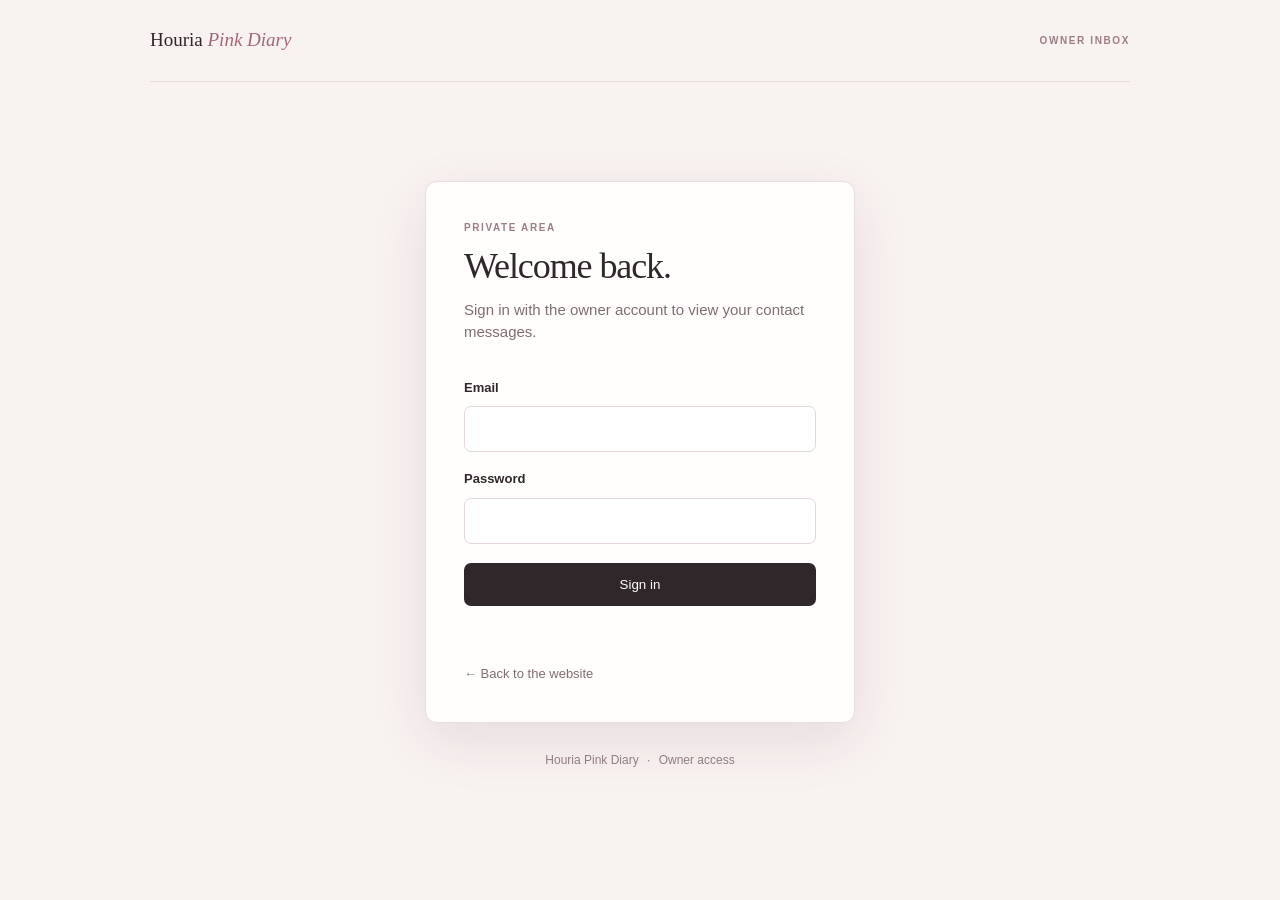
==== admin/index.html @ 2e1d72a3 "Add Supabase contact form and owner admin dashboard" ====
<!doctype html>
<html lang="en">
<head>
  <meta charset="UTF-8">
  <meta name="viewport" content="width=device-width, initial-scale=1.0">
  <meta name="robots" content="noindex, nofollow">
  <meta name="theme-color" content="#30272b">
  <title>Owner inbox | Houria Pink Diary</title>
  <link rel="stylesheet" href="admin.css">
  <script type="module" src="admin.js"></script>
</head>
<body>
  <main class="shell">
    <header class="topbar">
      <a class="wordmark" href="../">Houria <span>Pink Diary</span></a>
      <span class="private-label">OWNER INBOX</span>
    </header>

    <section class="panel login-panel" id="login-view" aria-labelledby="login-title">
      <p class="eyebrow">PRIVATE AREA</p>
      <h1 id="login-title">Welcome back.</h1>
      <p class="intro">Sign in with the owner account to view your contact messages.</p>
      <form id="login-form">
        <label for="login-email">Email</label>
        <input id="login-email" name="email" type="email" autocomplete="username" required>
        <label for="login-password">Password</label>
        <input id="login-password" name="password" type="password" autocomplete="current-password" required>
        <button class="primary-button" type="submit">Sign in</button>
      </form>
      <p class="feedback" id="login-status" role="status" aria-live="polite"></p>
      <a class="back-link" href="../">← Back to the website</a>
    </section>

    <section class="inbox" id="dashboard-view" hidden aria-labelledby="inbox-title">
      <div class="inbox-heading">
        <div>
          <p class="eyebrow">YOUR MESSAGES</p>
          <h1 id="inbox-title">Contact inbox</h1>
          <p class="intro" id="owner-email"></p>
        </div>
        <div class="toolbar">
          <button class="secondary-button" id="refresh-button" type="button">Refresh</button>
          <button class="secondary-button" id="logout-button" type="button">Log out</button>
        </div>
      </div>
      <p class="feedback" id="inbox-status" role="status" aria-live="polite"></p>
      <div class="message-list" id="message-list" aria-live="polite"></div>
    </section>

    <footer>Houria Pink Diary <span>·</span> Owner access</footer>
  </main>
</body>
</html>
---- admin/admin.css ----
*{box-sizing:border-box}body{margin:0;min-height:100vh;background:#f8f2f1;color:#30272b;font:15px/1.5 'DM Sans',Arial,sans-serif}.shell{width:min(980px,calc(100% - 40px));margin:0 auto}.topbar{height:82px;display:flex;align-items:center;justify-content:space-between;border-bottom:1px solid #e8dadd}.wordmark{font-family:Georgia,serif;font-size:19px;color:#30272b;text-decoration:none}.wordmark span{font-style:italic;color:#a46777}.private-label,.eyebrow{font-size:10px;font-weight:700;letter-spacing:.16em;color:#9e7d84}.panel{width:min(430px,100%);margin:11vh auto 0;padding:38px;background:#fffefd;border:1px solid #eadde0;border-radius:12px;box-shadow:0 18px 55px #4e25301a}.eyebrow{margin:0 0 12px}.panel h1,.inbox h1{font:36px/1.1 Georgia,serif;letter-spacing:-.03em;margin:0 0 12px}.intro{color:#806e73;margin:0 0 26px}.panel form{display:grid;gap:9px}.panel label{font-size:13px;font-weight:600;margin-top:8px}.panel input{width:100%;height:46px;border:1px solid #e5d7da;border-radius:7px;padding:0 12px;background:#fff;color:#30272b;font:inherit}.panel input:focus{outline:2px solid #dc91a5;outline-offset:1px}.primary-button,.secondary-button{min-height:43px;padding:0 16px;border:0;border-radius:7px;font:600 14px inherit;cursor:pointer}.primary-button{background:#30272b;color:#fff;margin-top:10px}.primary-button:hover{background:#59434a}.primary-button:disabled,.secondary-button:disabled{opacity:.55;cursor:wait}.feedback{min-height:24px;color:#865362;font-size:13px}.back-link{display:inline-block;margin-top:8px;color:#806e73;font-size:13px;text-decoration:none}.back-link:hover{text-decoration:underline}.inbox{padding:52px 0}.inbox-heading{display:flex;justify-content:space-between;align-items:center;gap:20px}.inbox .intro{margin:8px 0 0}.toolbar{display:flex;gap:9px}.secondary-button{background:#fffefd;border:1px solid #e3d3d7;color:#30272b}.secondary-button:hover{background:#f7e9ec}.message-list{display:grid;gap:12px}.message-card{background:#fffefd;border:1px solid #eadde0;border-radius:9px;padding:22px 24px}.message-top{display:flex;justify-content:space-between;gap:16px;align-items:flex-start}.message-card h2{font-size:17px;margin:0 0 5px}.message-email{color:#946b76;font-size:13px;overflow-wrap:anywhere}.message-date{color:#806e73;font-size:12px;text-align:right}.message-type{display:inline-block;margin:16px 0 8px;padding:4px 9px;border-radius:99px;background:#f7e9ec;color:#704d57;font-size:12px}.message-body{margin:0;white-space:pre-wrap;overflow-wrap:anywhere}.empty-state{padding:35px 20px;text-align:center;border:1px dashed #d9c3c9;border-radius:9px;color:#806e73}.shell footer{padding:28px 0 36px;text-align:center;color:#907d82;font-size:12px}.shell footer span{padding:0 5px}@media(max-width:600px){.shell{width:calc(100% - 28px)}.panel{margin-top:8vh;padding:26px 22px}.inbox{padding-top:36px}.inbox-heading{align-items:flex-start;flex-direction:column}.toolbar{width:100%}.toolbar button{flex:1}.message-card{padding:18px}.message-top{flex-direction:column;gap:5px}.message-date{text-align:left}}
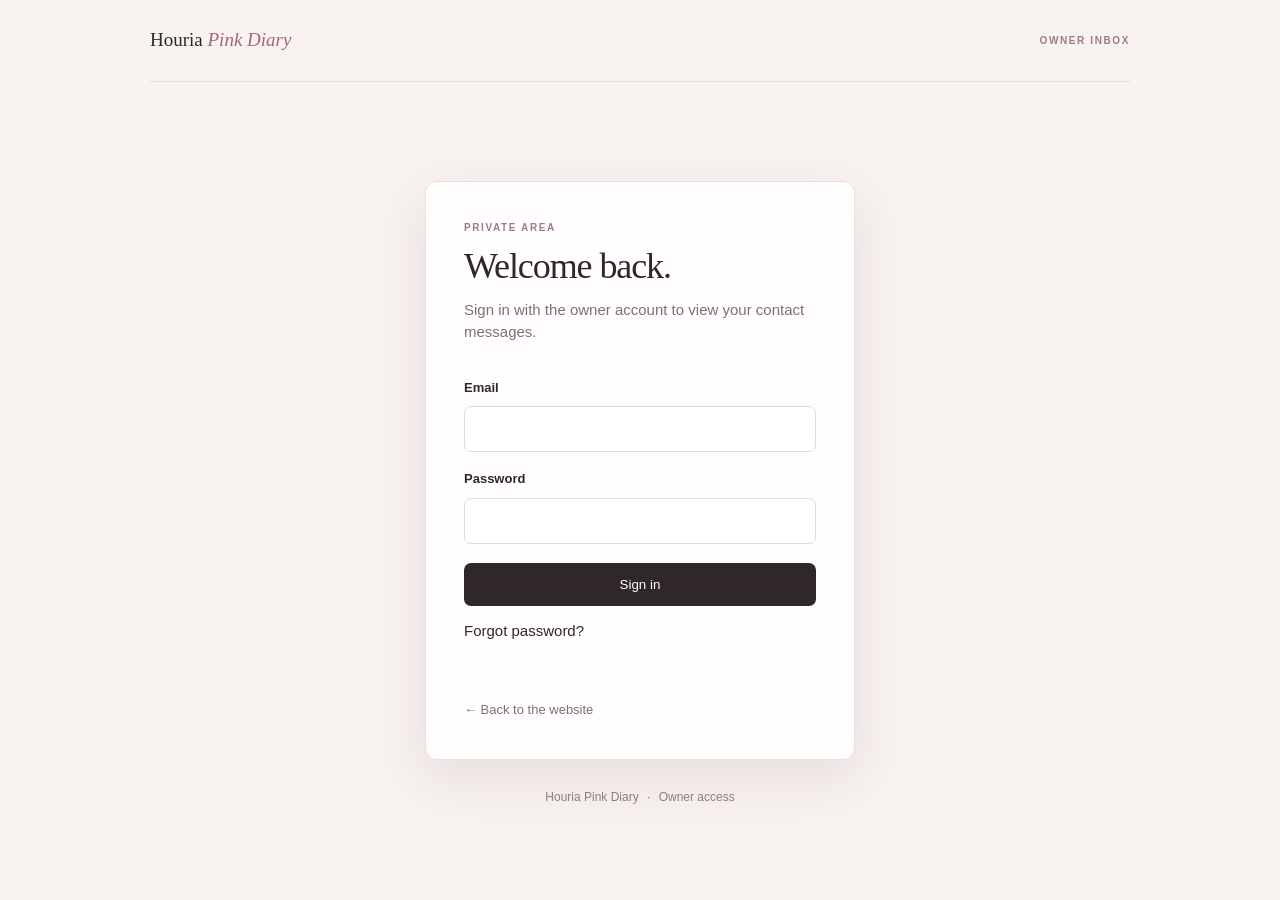
==== commit 0868035d: "Add secure owner password recovery flow" ====
--- a/admin/index.html
+++ b/admin/index.html
@@ -27,8 +27,36 @@
         <input id="login-password" name="password" type="password" autocomplete="current-password" required>
         <button class="primary-button" type="submit">Sign in</button>
       </form>
+      <button class="text-button" id="forgot-password-button" type="button">Forgot password?</button>
       <p class="feedback" id="login-status" role="status" aria-live="polite"></p>
       <a class="back-link" href="../">← Back to the website</a>
+    </section>
+
+    <section class="panel login-panel" id="forgot-view" hidden aria-labelledby="forgot-title">
+      <p class="eyebrow">PASSWORD RECOVERY</p>
+      <h1 id="forgot-title">Reset your password.</h1>
+      <p class="intro">Enter the owner's email and we’ll send a secure recovery link.</p>
+      <form id="forgot-form">
+        <label for="forgot-email">Email</label>
+        <input id="forgot-email" name="email" type="email" autocomplete="email" required>
+        <button class="primary-button" type="submit">Send recovery email</button>
+      </form>
+      <p class="feedback" id="forgot-status" role="status" aria-live="polite"></p>
+      <button class="back-link text-button" id="forgot-back-button" type="button">← Back to sign in</button>
+    </section>
+
+    <section class="panel login-panel" id="reset-view" hidden aria-labelledby="reset-title">
+      <p class="eyebrow">NEW PASSWORD</p>
+      <h1 id="reset-title">Choose a new password.</h1>
+      <p class="intro">Enter a strong password for the owner account.</p>
+      <form id="reset-form">
+        <label for="new-password">New password</label>
+        <input id="new-password" name="password" type="password" autocomplete="new-password" minlength="8" required>
+        <label for="confirm-password">Confirm password</label>
+        <input id="confirm-password" name="confirmPassword" type="password" autocomplete="new-password" minlength="8" required>
+        <button class="primary-button" type="submit">Update password</button>
+      </form>
+      <p class="feedback" id="reset-status" role="status" aria-live="polite"></p>
     </section>
 
     <section class="inbox" id="dashboard-view" hidden aria-labelledby="inbox-title">
--- a/admin/admin.css
+++ b/admin/admin.css
@@ -1 +1 @@
-*{box-sizing:border-box}body{margin:0;min-height:100vh;background:#f8f2f1;color:#30272b;font:15px/1.5 'DM Sans',Arial,sans-serif}.shell{width:min(980px,calc(100% - 40px));margin:0 auto}.topbar{height:82px;display:flex;align-items:center;justify-content:space-between;border-bottom:1px solid #e8dadd}.wordmark{font-family:Georgia,serif;font-size:19px;color:#30272b;text-decoration:none}.wordmark span{font-style:italic;color:#a46777}.private-label,.eyebrow{font-size:10px;font-weight:700;letter-spacing:.16em;color:#9e7d84}.panel{width:min(430px,100%);margin:11vh auto 0;padding:38px;background:#fffefd;border:1px solid #eadde0;border-radius:12px;box-shadow:0 18px 55px #4e25301a}.eyebrow{margin:0 0 12px}.panel h1,.inbox h1{font:36px/1.1 Georgia,serif;letter-spacing:-.03em;margin:0 0 12px}.intro{color:#806e73;margin:0 0 26px}.panel form{display:grid;gap:9px}.panel label{font-size:13px;font-weight:600;margin-top:8px}.panel input{width:100%;height:46px;border:1px solid #e5d7da;border-radius:7px;padding:0 12px;background:#fff;color:#30272b;font:inherit}.panel input:focus{outline:2px solid #dc91a5;outline-offset:1px}.primary-button,.secondary-button{min-height:43px;padding:0 16px;border:0;border-radius:7px;font:600 14px inherit;cursor:pointer}.primary-button{background:#30272b;color:#fff;margin-top:10px}.primary-button:hover{background:#59434a}.primary-button:disabled,.secondary-button:disabled{opacity:.55;cursor:wait}.feedback{min-height:24px;color:#865362;font-size:13px}.back-link{display:inline-block;margin-top:8px;color:#806e73;font-size:13px;text-decoration:none}.back-link:hover{text-decoration:underline}.inbox{padding:52px 0}.inbox-heading{display:flex;justify-content:space-between;align-items:center;gap:20px}.inbox .intro{margin:8px 0 0}.toolbar{display:flex;gap:9px}.secondary-button{background:#fffefd;border:1px solid #e3d3d7;color:#30272b}.secondary-button:hover{background:#f7e9ec}.message-list{display:grid;gap:12px}.message-card{background:#fffefd;border:1px solid #eadde0;border-radius:9px;padding:22px 24px}.message-top{display:flex;justify-content:space-between;gap:16px;align-items:flex-start}.message-card h2{font-size:17px;margin:0 0 5px}.message-email{color:#946b76;font-size:13px;overflow-wrap:anywhere}.message-date{color:#806e73;font-size:12px;text-align:right}.message-type{display:inline-block;margin:16px 0 8px;padding:4px 9px;border-radius:99px;background:#f7e9ec;color:#704d57;font-size:12px}.message-body{margin:0;white-space:pre-wrap;overflow-wrap:anywhere}.empty-state{padding:35px 20px;text-align:center;border:1px dashed #d9c3c9;border-radius:9px;color:#806e73}.shell footer{padding:28px 0 36px;text-align:center;color:#907d82;font-size:12px}.shell footer span{padding:0 5px}@media(max-width:600px){.shell{width:calc(100% - 28px)}.panel{margin-top:8vh;padding:26px 22px}.inbox{padding-top:36px}.inbox-heading{align-items:flex-start;flex-direction:column}.toolbar{width:100%}.toolbar button{flex:1}.message-card{padding:18px}.message-top{flex-direction:column;gap:5px}.message-date{text-align:left}}+*{box-sizing:border-box}body{margin:0;min-height:100vh;background:#f8f2f1;color:#30272b;font:15px/1.5 'DM Sans',Arial,sans-serif}.shell{width:min(980px,calc(100% - 40px));margin:0 auto}.topbar{height:82px;display:flex;align-items:center;justify-content:space-between;border-bottom:1px solid #e8dadd}.wordmark{font-family:Georgia,serif;font-size:19px;color:#30272b;text-decoration:none}.wordmark span{font-style:italic;color:#a46777}.private-label,.eyebrow{font-size:10px;font-weight:700;letter-spacing:.16em;color:#9e7d84}.panel{width:min(430px,100%);margin:11vh auto 0;padding:38px;background:#fffefd;border:1px solid #eadde0;border-radius:12px;box-shadow:0 18px 55px #4e25301a}.eyebrow{margin:0 0 12px}.panel h1,.inbox h1{font:36px/1.1 Georgia,serif;letter-spacing:-.03em;margin:0 0 12px}.intro{color:#806e73;margin:0 0 26px}.panel form{display:grid;gap:9px}.panel label{font-size:13px;font-weight:600;margin-top:8px}.panel input{width:100%;height:46px;border:1px solid #e5d7da;border-radius:7px;padding:0 12px;background:#fff;color:#30272b;font:inherit}.panel input:focus{outline:2px solid #dc91a5;outline-offset:1px}.primary-button,.secondary-button{min-height:43px;padding:0 16px;border:0;border-radius:7px;font:600 14px inherit;cursor:pointer}.primary-button{background:#30272b;color:#fff;margin-top:10px}.primary-button:hover{background:#59434a}.primary-button:disabled,.secondary-button:disabled{opacity:.55;cursor:wait}.feedback{min-height:24px;color:#865362;font-size:13px}.back-link{display:inline-block;margin-top:8px;color:#806e73;font-size:13px;text-decoration:none}.back-link:hover{text-decoration:underline}.text-button{border:0;background:transparent;padding:0;color:inherit;font:inherit}.text-button:hover{text-decoration:underline}.login-panel .text-button{margin-top:14px}.inbox{padding:52px 0}.inbox-heading{display:flex;justify-content:space-between;align-items:center;gap:20px}.inbox .intro{margin:8px 0 0}.toolbar{display:flex;gap:9px}.secondary-button{background:#fffefd;border:1px solid #e3d3d7;color:#30272b}.secondary-button:hover{background:#f7e9ec}.message-list{display:grid;gap:12px}.message-card{background:#fffefd;border:1px solid #eadde0;border-radius:9px;padding:22px 24px}.message-top{display:flex;justify-content:space-between;gap:16px;align-items:flex-start}.message-card h2{font-size:17px;margin:0 0 5px}.message-email{color:#946b76;font-size:13px;overflow-wrap:anywhere}.message-date{color:#806e73;font-size:12px;text-align:right}.message-type{display:inline-block;margin:16px 0 8px;padding:4px 9px;border-radius:99px;background:#f7e9ec;color:#704d57;font-size:12px}.message-body{margin:0;white-space:pre-wrap;overflow-wrap:anywhere}.empty-state{padding:35px 20px;text-align:center;border:1px dashed #d9c3c9;border-radius:9px;color:#806e73}.shell footer{padding:28px 0 36px;text-align:center;color:#907d82;font-size:12px}.shell footer span{padding:0 5px}@media(max-width:600px){.shell{width:calc(100% - 28px)}.panel{margin-top:8vh;padding:26px 22px}.inbox{padding-top:36px}.inbox-heading{align-items:flex-start;flex-direction:column}.toolbar{width:100%}.toolbar button{flex:1}.message-card{padding:18px}.message-top{flex-direction:column;gap:5px}.message-date{text-align:left}}
